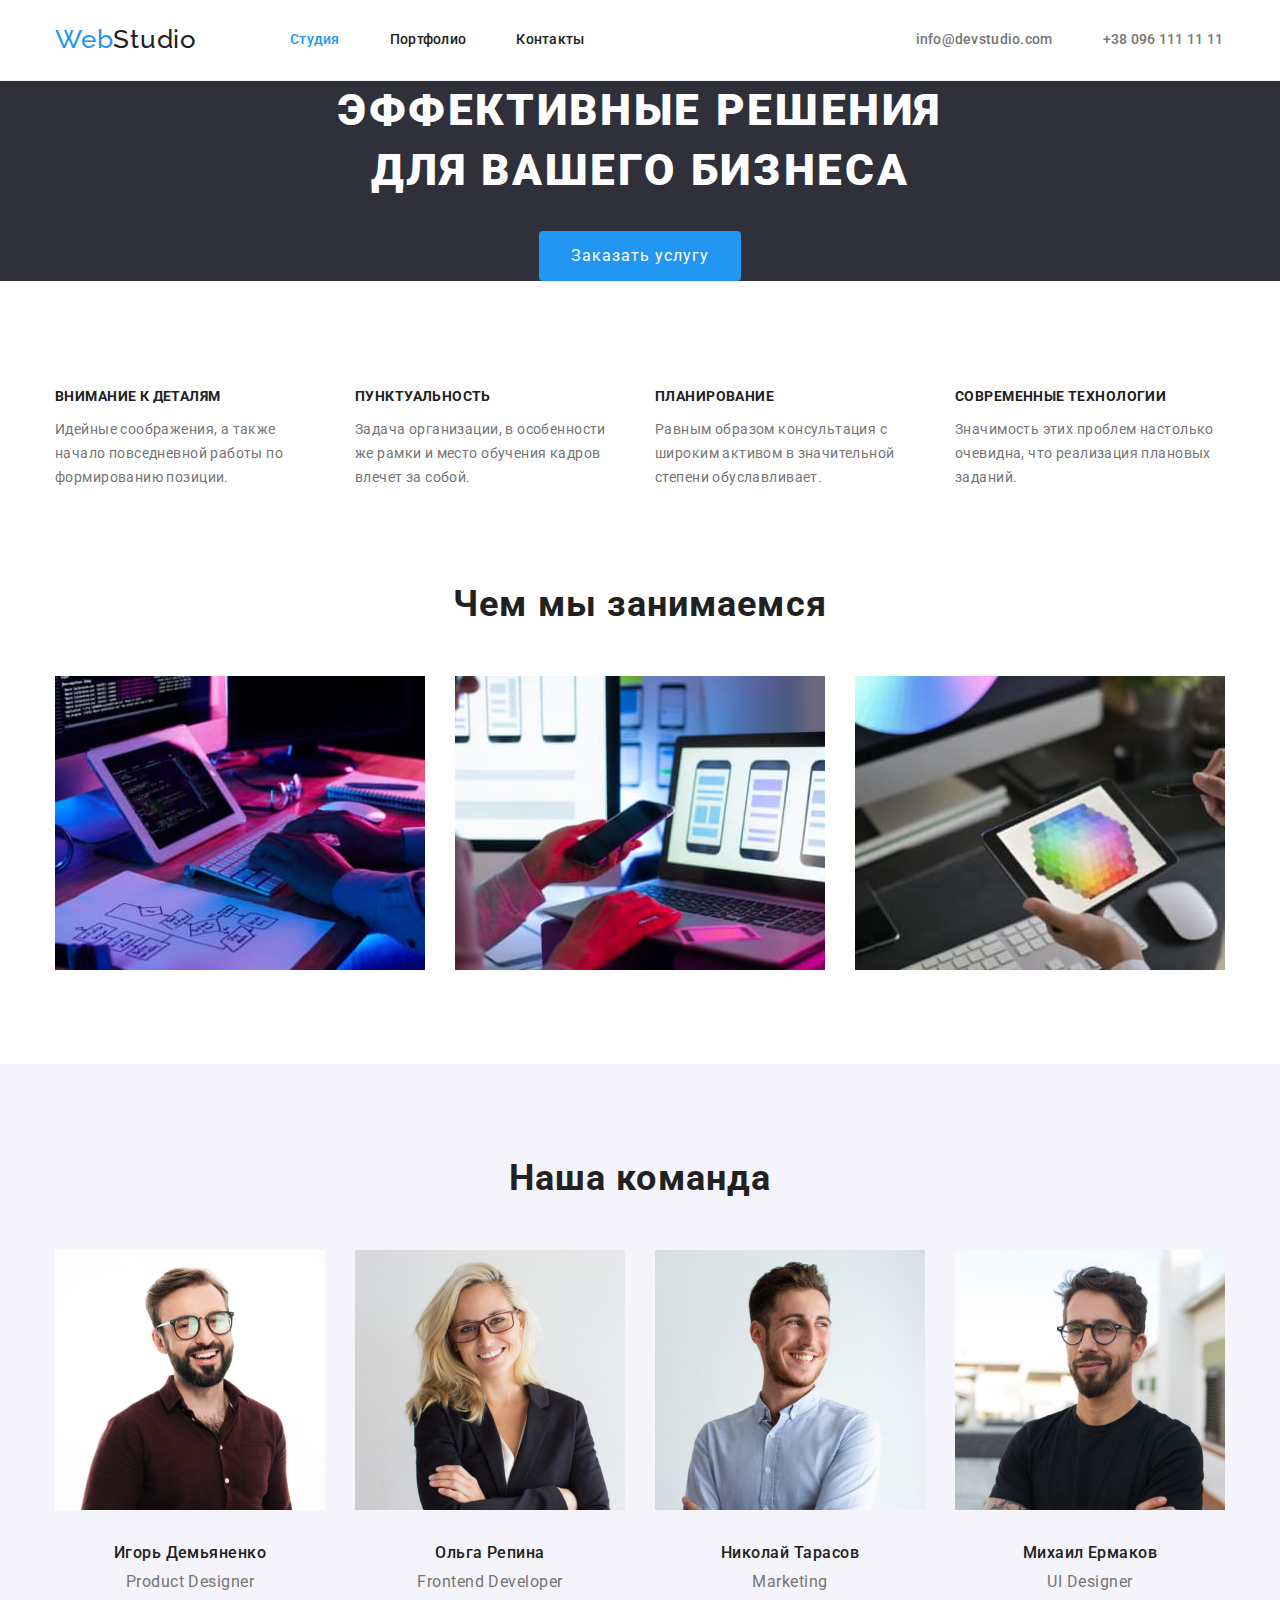
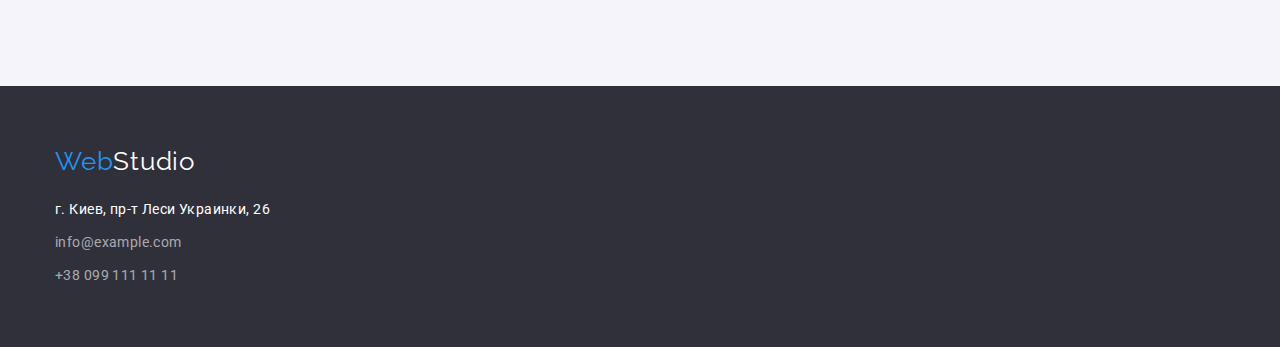
==== index.html @ 0384c71c "Add block model and flex boxes" ====
<!DOCTYPE html>
<html lang="ru">
<head>
    <meta charset="UTF-8"/>
    <meta name="description" content="Коммерческая разработка сайтов под заказ"/>
    <title>Студия по разработке сайтов</title>
    <link rel="preconnect" href="https://fonts.googleapis.com"/>
    <link rel="preconnect" href="https://fonts.gstatic.com" crossorigin/>
    <link href="https://fonts.googleapis.com/css2?family=Raleway:wght@700&family=Roboto:wght@400;500;700;900&display=swap" rel="stylesheet"/>
    <link rel="stylesheet" href="https://cdnjs.cloudflare.com/ajax/libs/modern-normalize/1.0.0/modern-normalize.min.css" />
    <link rel="stylesheet" href="./css/styles.css"/>
</head>
<body>
    <!-- Head -->
    <header class="header-section">
        <div class="container header-container">
        <a class="logo link" lang="en" href="./index.html"><span class="logo-title">Web</span>Studio</a>
        <nav>
            <ul class="header-list list">
                <li class="item">
                    <a class="current-link link" href="/">Студия</a>
                </li>
                <li class="item">
                    <a class="header-link link" href="./portfolio.html">Портфолио</a>
                </li>
                <li class="item">
                    <a class="header-link link" href="/">Контакты</a>
                </li>
            </ul>
        </nav>
        <ul class="header-contact-list list">
            <li class="item">
                <a class="header-contact-link link" lang="en" href="mailto:info@devstudio.com">info@devstudio.com</a>
            </li>
            <li class="item">
                <a class="header-contact-link link" href="tel:+380961111111">+38 096 111 11 11</a>
            </li>
        </ul>
        </div>
    </header>
    <main> 
        <!-- Hero -->
        <section class="section hero-section">
            <div class="work container">
                <h1 class="hero-title">Эффективные решения для вашего бизнеса</h1>
                <button class="hero-button button" type="button">Заказать услугу</button>
            </div>
        </section>
        <!-- Features -->
        <section class="section features">
            <h2 class="visually-hidden">Особенности</h2>
            <ul class="list container features-list">
                <li  class="features-item">
                    <h3 class="features-title">Внимание к деталям</h3>
                    <p class="features-text">
                        Идейные соображения, а также начало повседневной работы по формированию позиции.
                    </p>
                </li>
                <li class="features-item">
                    <h3 class="features-title">Пунктуальность</h3>
                    <p class="features-text">
                        Задача организации, в особенности же рамки и место обучения кадров влечет за собой.
                    </p>
                </li>
                <li class="features-item">
                    <h3 class="features-title">Планирование</h3>
                    <p class="features-text">
                        Равным образом консультация с широким активом в значительной степени обуславливает.
                    </p>
                </li>
                <li class="features-item">
                    <h3 class="features-title">Современные технологии</h3>
                    <p class="features-text">
                        Значимость этих проблем настолько очевидна, что реализация плановых заданий.
                    </p>
                </li>
            </ul>
        </section>
        <!-- Work -->
        <section class="work section">
            <div class="work-container container">
                <h2 class="work-title">Чем мы занимаемся</h2>
                <ul class="work-list list">
                    <li  class="work-list-item">
                        <a href="/">
                            <img class="image" src="img/m1s3p1.jpg" alt="Человек печатает на клавиатуре" width="370"/>
                        </a>
                    </li>
                    <li class="work-list-item">
                        <a href="/">
                            <img class="image" src="img/m1s3p2.jpg" alt="Человек смотрит на экран ноутбука" width="370"/>
                        </a>
                    </li>
                    <li class="work-list-item">
                        <a href="/">
                            <img class="image" src="img/m1s3p3.jpg" alt="Человек риусет на планшете" width="370"/>
                        </a>
                    </li>
                </ul>
            </div>
        </section>
        <!-- Team -->
        <section class="team-section">
            <div class="team-container container">
                <h2 class="team-title">Наша команда</h2>
                <ul class="team-list list">
                    <li  class="team-list-item">
                        <img src="img/m1s4p1.jpg" alt="Игорь Демьяненко" width="270"/>
                        <h3 class="text-name">
                            Игорь Демьяненко 
                        </h3>
                        <p class="text-profession" lang="en">
                            Product Designer
                        </p>
                    </li>
                    <li class="team-list-item">
                        <img src="img/m1s4p2.jpg" alt="Ольга Репина" width="270"/> 
                        <h3 class="text-name">
                            Ольга Репина
                        </h3>
                        <p class="text-profession" lang="en">
                            Frontend Developer
                        </p>
                    </li>
                    <li class="team-list-item">
                        <img src="img/m1s4p3.jpg" alt="Николай Тарасов" width="270"/> 
                        <h3 class="text-name">
                            Николай Тарасов
                        </h3>
                        <p class="text-profession" lang="en">
                            Marketing
                        </p>
                    </li>
                    <li class="team-list-item">
                        <img src="img/m1s4p4.jpg" alt="Михаил Ермаков" width="270"/> 
                        <h3 class="text-name">
                            Михаил Ермаков
                        </h3>
                        <p class="text-profession" lang="en">
                            UI Designer
                        </p>
                    </li>
                </ul>
            </div>
        </section>
    </main>
    <!-- Footer -->
    <footer class="footer-section">
        <div class="footer-container container">
            <a class="link-logo" lang="en" href="./index.html"><span class="logo-title">Web</span>Studio</a>
            <address>
                <ul class="footer-list list">
                    <li class="item">
                        <a class="link adress-link" href="https://goo.gl/maps/s9QWNsardA6QoMJf8" target="_blank"
                            rel="noopener noreferrer">г. Киев, пр-т Леси Украинки, 26</a>
                    </li>
                    <li class="item">
                        <a class="footer-contact-link link" href="mailto:info@example.com">info@example.com</a>
                    </li>
                    <li class="item">
                        <a class="footer-contact-link link" href="tel:+380991111111">+38 099 111 11 11</a>
                    </li>
                </ul>
            </address>
        </div>
    </footer>
</body>
</html>
---- css/styles.css ----
/* Палитра*/
/* Акцент + Web logo #2196F3 */
/* Nav+Title #212121 */
/* Text+tel+mail #757575 */
/****************************index.html ***************************************/
/****************************Utilities****************************************/
:root {
  --accent-color: #2196f3;
  --primary-text-color: #212121;
  --secondary-text-color: #757575;
  --primary-background: #ffffff;
  --secondary-background: #2f303a;
  --logo-font-family: Raleway, sans-serif;
  --hero-footer-color: #ffffff;
}
body {
  background-color: var(--primary-background);
  color: #212121;

  font-family: Roboto, sans-serif;
  letter-spacing: 0.03em;
}
.link {
  text-decoration: none;
  color: var(--primary-text-color);
}
.list {
  list-style: none;
}
.container {
  margin-left: auto;
  margin-right: auto;
  width: 1200px;
  /* outline: 2px solid tomato; */
  padding-left: 15px;
  padding-right: 15px;
}
.section {
  margin-bottom: 94px;
}
.visually-hidden {
  position: absolute;
  white-space: nowrap;
  width: 1px;
  height: 1px;
  overflow: hidden;
  border: 0;
  padding: 0;
  clip: rect(0 0 0 0);
  clip-path: inset(50%);
  margin: -1px;
}
/******************************* Head ***************************************/
.header-section {
  border-bottom: 1px solid #ececec;

  font-weight: 500;
  font-size: 14px;
  line-height: 1.14;
  letter-spacing: 0.02em;
}
.header-container {
  display: flex;
  align-items: center;
}
.header-list {
  display: flex;
  margin-top: 0;
  margin-bottom: 0;
  margin-left: 93px;
  margin-right: 331px;
  padding-left: 0;
}
.header-list .link,
.header-contact-list .link {
  display: block;
  padding-top: 32px;
  padding-bottom: 32px;
}
.header-list .item + .item {
  margin-left: 50px;
}
.header-contact-list .item + .item {
  margin-left: 50px;
}
.header-contact-list {
  display: flex;
  padding-left: 0;
  margin-bottom: 0;
  margin-top: 0;
}
.logo {
  color: var(--primary-text-color);

  font-family: var(--logo-font-family);
  font-size: 26px;
  line-height: 1.2;
  letter-spacing: 0.03em;
}
.logo-title,
.current-link {
  color: var(--accent-color);
}
.header-contact-link {
  color: var(--secondary-text-color);
}
.header-list .link:hover,
.header-list .link:focus,
.header-contact-list .link:hover,
.header-contact-list .link:focus {
  color: var(--accent-color);
}
/***************************** Hero *****************************************/
.hero-section {
  text-align: center;

  background-color: var(--secondary-background);
}
.hero-title {
  margin-top: 0;
  margin-right: auto;
  margin-bottom: 30px;
  margin-left: auto;
  width: 696px;

  color: var(--hero-footer-color);

  font-weight: 900;
  font-size: 44px;
  line-height: 1.36;
  text-align: center;
  letter-spacing: 0.06em;
  text-transform: uppercase;
}
.button {
  border: 0;
  cursor: pointer;
  border-radius: 4px;

  font-family: inherit;
}
.hero-button {
  padding: 10px 32px;

  background-color: var(--accent-color);
  color: var(--hero-footer-color);

  font-size: 16px;
  line-height: 1.87;
  letter-spacing: 0.06em;
}
/*************************** Features ****************************************/
.features-list {
  display: flex;
  justify-content: space-between;
  margin-top: 0;
}
.features-item {
  width: 270px;
}
.features-text {
  margin-bottom: 0;

  color: var(--secondary-text-color);
  font-size: 14px;
  line-height: 1.71;
  letter-spacing: 0.03em;
}
.features-title {
  font-size: 14px;
  line-height: 1.14;
  letter-spacing: 0.03em;
  text-transform: uppercase;
}
/**************************** Work *******************************************/
.work-container {
  text-align: center;
  margin-top: 0;
}
.work-list {
  display: flex;
  justify-content: space-between;
  margin-top: 0;
  margin-bottom: 0;
  padding-left: 0;
  padding-right: 0;
}
.work-title,
.team-title {
  margin-top: 0;
  margin-bottom: 50px;

  font-size: 36px;
  line-height: 1.16;
  letter-spacing: 0.03em;
}
.work-list-item .image {
  display: block;
}
/**************************** Team *******************************************/
.team-section {
  background-color: #f5f4fa;
}
.team-container {
  text-align: center;
}
.team-list {
  display: flex;
  justify-content: space-between;
  padding-left: 0;
  padding-bottom: 94px;
  margin-bottom: 0;
  margin-top: 0;
}
.team-title {
  padding-top: 94px;
}
.text-profession {
  color: var(--secondary-text-color);
}
.text-name,
.text-profession {
  font-size: 16px;
  line-height: 1.18;
  letter-spacing: 0.03em;
}
.text-name {
  margin-top: 30px;
  margin-bottom: 10px;

  font-weight: 500;
}
.text-profession {
  margin-top: 0;
  margin-bottom: 0;

  font-weight: normal;
}
/**************************** Footer ******************************************/
.footer-section {
  background-color: var(--secondary-background);
  color: var(--hero-footer-color);
}
.footer-list {
  padding-left: 0;
  padding-bottom: 60px;
  margin-top: 0;
  margin-bottom: 0;
}
.link-logo {
  display: block;
  padding-top: 60px;
  margin-bottom: 20px;

  text-decoration: none;
  color: var(--hero-footer-color);

  font-family: var(--logo-font-family);
  font-size: 26px;
  line-height: 1.2;
  letter-spacing: 0.03em;
}
.adress-link {
  color: var(--hero-footer-color);
}
.adress-link:hover,
.footer-contact-link:hover,
.adress-link:focus,
.footer-contact-link:focus {
  color: var(--accent-color);
}
.footer-list .link {
  display: block;

  font-style: normal;
  font-weight: normal;
  font-size: 14px;
  line-height: 24px;
  letter-spacing: 0.03em;
}
.footer-list .item + .item {
  margin-top: 9px;
}
.footer-contact-link {
  color: rgb(255, 255, 255, 0.6);
}
/* **************************portfolio.html********************************** */
.main-section-portfolio {
  color: var(--primary-text-color);
}
/***************************Portfolio buttons **********************************/
.button-list {
  display: flex;
  justify-content: center;
  margin-top: 94px;
  margin-bottom: 50px;
  padding-left: 0;
}
.portfolio.button {
  padding: 6px 22px;
  border-radius: 4px;

  background-color: #f5f4fa;

  font-weight: 500;
  font-size: 16px;
  line-height: 1.62;
  text-align: center;
  letter-spacing: 0.03em;
}
.button-list .item + .item {
  margin-left: 8px;
}
.portfolio.button:hover,
.portfolio.button:focus {
  background-color: var(--accent-color);
  color: #ffffff;
}
/*****************************Work examples *************************************/
.work-examples-container {
  display: flex;
  flex-wrap: wrap;
  padding-left: 0;
  margin: -15px;
  /* margin-top: 0;
  margin-bottom: 0; */
}
.work-examples-item {
  margin: 15px;
}
/* .work-examples-item {
  width: 370px;
  margin-right: 30px;
  margin-bottom: 30px;
}
.work-examples-item:nth-child(3n) {
  margin-right: 0;
}
.work-examples-item:nth-last-child(-n + 3) {
  margin-bottom: 0;
} */
.work-examples-text-box {
  border: 1px solid #eeeeee;
  border-top: inherit;
}
.work-image {
  display: block;
}
.project-title {
  padding-top: 20px;
  margin-top: 0;
  margin-left: 24px;
  margin-bottom: 4px;

  font-size: 18px;
  line-height: 2;
  letter-spacing: 0.06em;
}
.project-type {
  margin-left: 24px;
  margin-bottom: 20px;
  color: var(--secondary-text-color);

  font-size: 16px;
  line-height: 1.87;
  letter-spacing: 0.03em;
}
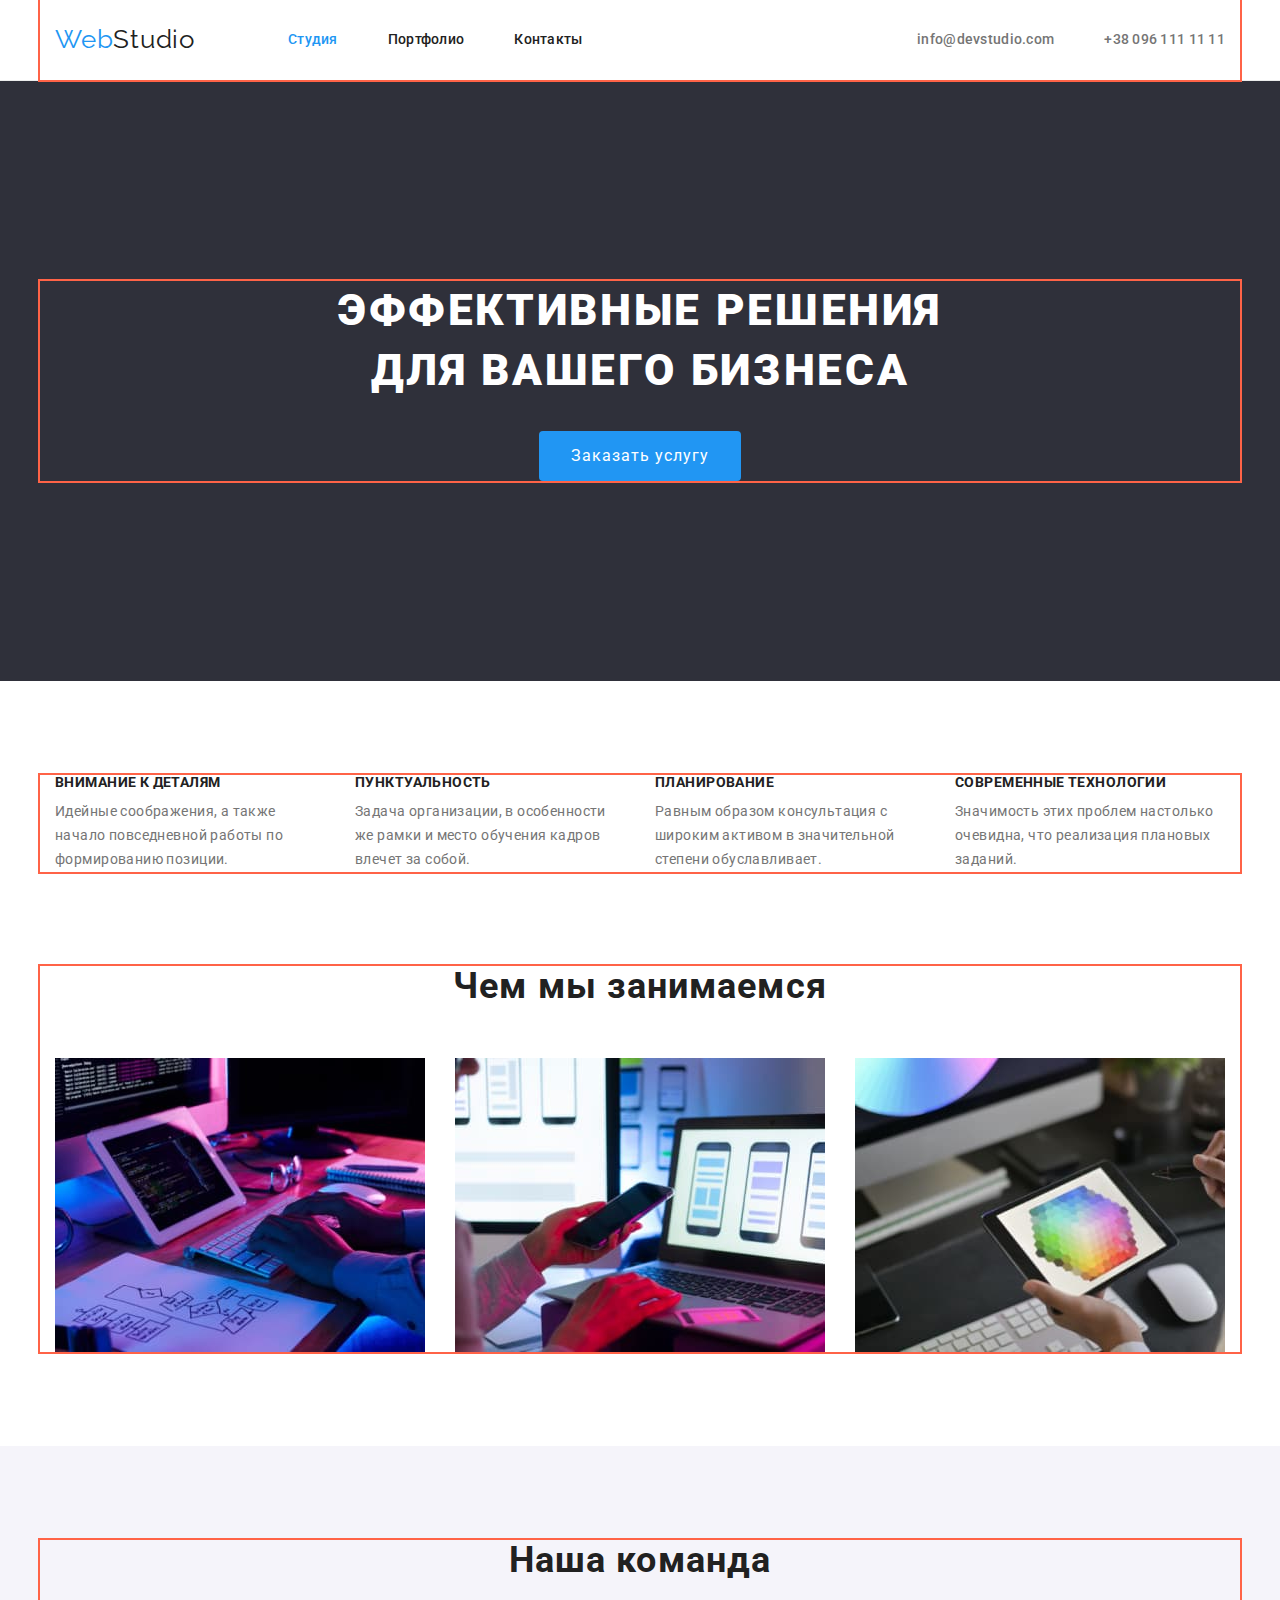
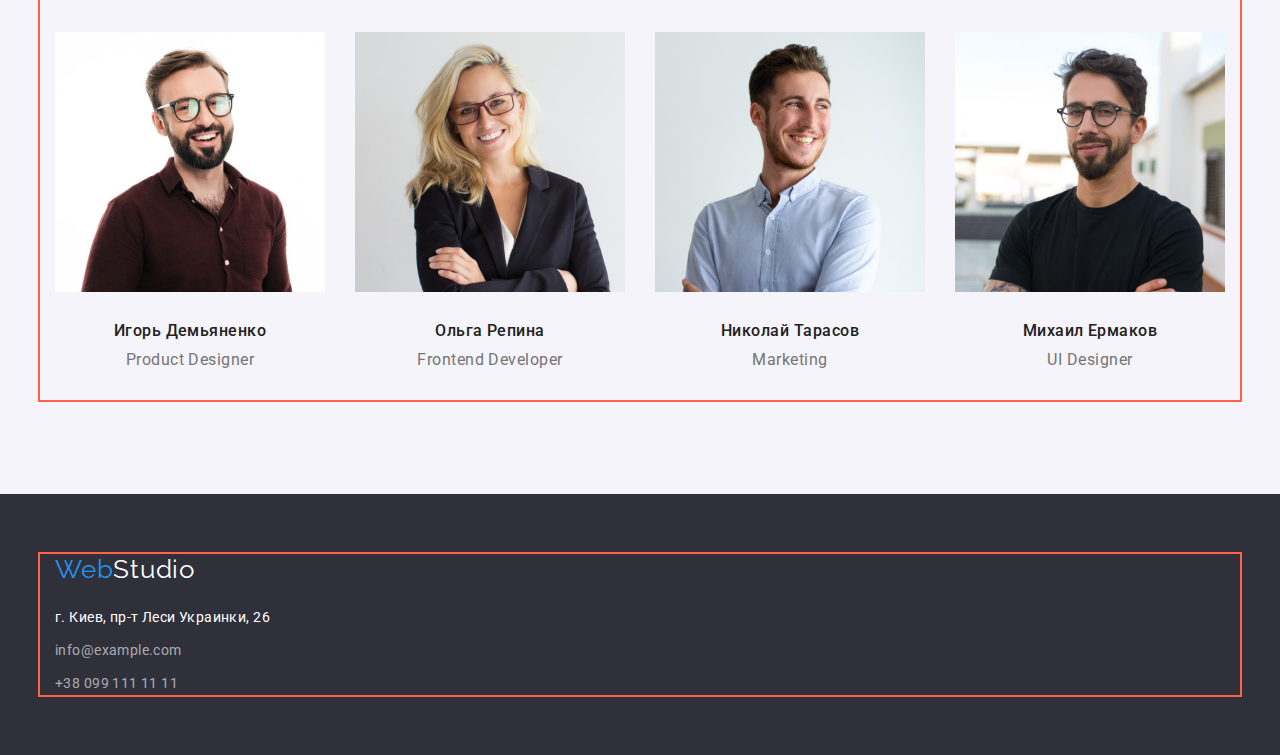
==== commit 49b54be1: "Margin and padding errors correction" ====
--- a/index.html
+++ b/index.html
@@ -11,14 +11,14 @@
     <link rel="stylesheet" href="./css/styles.css"/>
 </head>
 <body>
-    <!-- Head -->
+    <!-- Header -->
     <header class="header-section">
         <div class="container header-container">
         <a class="logo link" lang="en" href="./index.html"><span class="logo-title">Web</span>Studio</a>
         <nav>
-            <ul class="header-list list">
+            <ul class="header-list">
                 <li class="item">
-                    <a class="current-link link" href="/">Студия</a>
+                    <a class="current-link link" href="./index.html">Студия</a>
                 </li>
                 <li class="item">
                     <a class="header-link link" href="./portfolio.html">Портфолио</a>
@@ -28,7 +28,7 @@
                 </li>
             </ul>
         </nav>
-        <ul class="header-contact-list list">
+        <ul class="header-contact-list">
             <li class="item">
                 <a class="header-contact-link link" lang="en" href="mailto:info@devstudio.com">info@devstudio.com</a>
             </li>
@@ -40,105 +40,117 @@
     </header>
     <main> 
         <!-- Hero -->
-        <section class="section hero-section">
-            <div class="work container">
+        <section class="hero-section">
+            <div class="container">
                 <h1 class="hero-title">Эффективные решения для вашего бизнеса</h1>
                 <button class="hero-button button" type="button">Заказать услугу</button>
             </div>
         </section>
         <!-- Features -->
-        <section class="section features">
-            <h2 class="visually-hidden">Особенности</h2>
-            <ul class="list container features-list">
-                <li  class="features-item">
-                    <h3 class="features-title">Внимание к деталям</h3>
-                    <p class="features-text">
-                        Идейные соображения, а также начало повседневной работы по формированию позиции.
-                    </p>
-                </li>
-                <li class="features-item">
-                    <h3 class="features-title">Пунктуальность</h3>
-                    <p class="features-text">
-                        Задача организации, в особенности же рамки и место обучения кадров влечет за собой.
-                    </p>
-                </li>
-                <li class="features-item">
-                    <h3 class="features-title">Планирование</h3>
-                    <p class="features-text">
-                        Равным образом консультация с широким активом в значительной степени обуславливает.
-                    </p>
-                </li>
-                <li class="features-item">
-                    <h3 class="features-title">Современные технологии</h3>
-                    <p class="features-text">
-                        Значимость этих проблем настолько очевидна, что реализация плановых заданий.
-                    </p>
-                </li>
-            </ul>
+        <section class="section">
+            <div>
+                <h2 class="visually-hidden">Особенности</h2>
+            </div>
+            <div class="container">
+                <ul class="features-list">
+                    <li  class="features-item">
+                        <h3 class="features-title">Внимание к деталям</h3>
+                        <p class="features-text">
+                            Идейные соображения, а также начало повседневной работы по формированию позиции.
+                        </p>
+                    </li>
+                    <li class="features-item">
+                        <h3 class="features-title">Пунктуальность</h3>
+                        <p class="features-text">
+                            Задача организации, в особенности же рамки и место обучения кадров влечет за собой.
+                        </p>
+                    </li>
+                    <li class="features-item">
+                        <h3 class="features-title">Планирование</h3>
+                        <p class="features-text">
+                            Равным образом консультация с широким активом в значительной степени обуславливает.
+                        </p>
+                    </li>
+                    <li class="features-item">
+                        <h3 class="features-title">Современные технологии</h3>
+                        <p class="features-text">
+                            Значимость этих проблем настолько очевидна, что реализация плановых заданий.
+                        </p>
+                    </li>
+                </ul>
+            </div>
         </section>
         <!-- Work -->
         <section class="work section">
-            <div class="work-container container">
+            <div class="container">
                 <h2 class="work-title">Чем мы занимаемся</h2>
-                <ul class="work-list list">
+                <ul class="work-list">
                     <li  class="work-list-item">
                         <a href="/">
-                            <img class="image" src="img/m1s3p1.jpg" alt="Человек печатает на клавиатуре" width="370"/>
+                            <img src="img/m1s3p1.jpg" alt="Человек печатает на клавиатуре" width="370"/>
                         </a>
                     </li>
                     <li class="work-list-item">
                         <a href="/">
-                            <img class="image" src="img/m1s3p2.jpg" alt="Человек смотрит на экран ноутбука" width="370"/>
+                            <img src="img/m1s3p2.jpg" alt="Человек смотрит на экран ноутбука" width="370"/>
                         </a>
                     </li>
                     <li class="work-list-item">
                         <a href="/">
-                            <img class="image" src="img/m1s3p3.jpg" alt="Человек риусет на планшете" width="370"/>
+                            <img src="img/m1s3p3.jpg" alt="Человек риусет на планшете" width="370"/>
                         </a>
                     </li>
                 </ul>
             </div>
         </section>
         <!-- Team -->
-        <section class="team-section">
-            <div class="team-container container">
+        <section class="section team-section">
+            <div class="container">
                 <h2 class="team-title">Наша команда</h2>
-                <ul class="team-list list">
+                <ul class="team-list">
                     <li  class="team-list-item">
                         <img src="img/m1s4p1.jpg" alt="Игорь Демьяненко" width="270"/>
-                        <h3 class="text-name">
-                            Игорь Демьяненко 
-                        </h3>
-                        <p class="text-profession" lang="en">
-                            Product Designer
-                        </p>
+                        <div class="team-text-block">
+                            <h3 class="text-name">
+                                Игорь Демьяненко 
+                            </h3>
+                            <p class="text-profession" lang="en">
+                                Product Designer
+                            </p>
+                        </div>
                     </li>
                     <li class="team-list-item">
                         <img src="img/m1s4p2.jpg" alt="Ольга Репина" width="270"/> 
-                        <h3 class="text-name">
-                            Ольга Репина
-                        </h3>
-                        <p class="text-profession" lang="en">
-                            Frontend Developer
-                        </p>
+                        <div class="team-text-block">
+                            <h3 class="text-name">
+                                Ольга Репина
+                            </h3>
+                            <p class="text-profession" lang="en">
+                                Frontend Developer
+                            </p>
+                        </div>
                     </li>
                     <li class="team-list-item">
                         <img src="img/m1s4p3.jpg" alt="Николай Тарасов" width="270"/> 
-                        <h3 class="text-name">
-                            Николай Тарасов
-                        </h3>
-                        <p class="text-profession" lang="en">
-                            Marketing
-                        </p>
+                        <div class="team-text-block">
+                            <h3 class="text-name">
+                                Николай Тарасов
+                            </h3>
+                            <p class="text-profession" lang="en">
+                                Marketing
+                            </p>
+                        </div>
                     </li>
                     <li class="team-list-item">
                         <img src="img/m1s4p4.jpg" alt="Михаил Ермаков" width="270"/> 
-                        <h3 class="text-name">
-                            Михаил Ермаков
-                        </h3>
-                        <p class="text-profession" lang="en">
-                            UI Designer
-                        </p>
+                        <div class="team-text-block">
+                            <h3 class="text-name">
+                                Михаил Ермаков
+                            </h3>
+                            <p class="text-profession" lang="en">
+                                UI Designer
+                            </p>
+                        </div>
                     </li>
                 </ul>
             </div>
@@ -149,7 +161,7 @@
         <div class="footer-container container">
             <a class="link-logo" lang="en" href="./index.html"><span class="logo-title">Web</span>Studio</a>
             <address>
-                <ul class="footer-list list">
+                <ul class="footer-list">
                     <li class="item">
                         <a class="link adress-link" href="https://goo.gl/maps/s9QWNsardA6QoMJf8" target="_blank"
                             rel="noopener noreferrer">г. Киев, пр-т Леси Украинки, 26</a>
--- a/css/styles.css
+++ b/css/styles.css
@@ -24,19 +24,32 @@
   text-decoration: none;
   color: var(--primary-text-color);
 }
-.list {
+ul {
   list-style: none;
+  margin: 0;
+  padding: 0;
+}
+h1,
+h2,
+h3,
+p {
+  margin: 0;
+}
+img {
+  display: block;
+  max-width: 100%;
+  height: auto;
 }
 .container {
   margin-left: auto;
   margin-right: auto;
   width: 1200px;
-  /* outline: 2px solid tomato; */
+  outline: 2px solid tomato;
   padding-left: 15px;
   padding-right: 15px;
 }
 .section {
-  margin-bottom: 94px;
+  padding: 94px 0;
 }
 .visually-hidden {
   position: absolute;
@@ -53,30 +66,28 @@
 /******************************* Head ***************************************/
 .header-section {
   border-bottom: 1px solid #ececec;
-
+}
+.header-container {
+  display: flex;
+  align-items: center;
+}
+.header-list {
+  display: flex;
+}
+.header-list .link,
+.header-contact-list .link {
   font-weight: 500;
   font-size: 14px;
   line-height: 1.14;
   letter-spacing: 0.02em;
-}
-.header-container {
-  display: flex;
-  align-items: center;
-}
-.header-list {
-  display: flex;
-  margin-top: 0;
-  margin-bottom: 0;
-  margin-left: 93px;
-  margin-right: 331px;
-  padding-left: 0;
-}
-.header-list .link,
-.header-contact-list .link {
+
   display: block;
   padding-top: 32px;
   padding-bottom: 32px;
 }
+.current-link {
+  margin-left: 93px;
+}
 .header-list .item + .item {
   margin-left: 50px;
 }
@@ -85,9 +96,7 @@
 }
 .header-contact-list {
   display: flex;
-  padding-left: 0;
-  margin-bottom: 0;
-  margin-top: 0;
+  margin-left: auto;
 }
 .logo {
   color: var(--primary-text-color);
@@ -112,6 +121,8 @@
 }
 /***************************** Hero *****************************************/
 .hero-section {
+  padding-top: 200px;
+  padding: 200px 0;
   text-align: center;
 
   background-color: var(--secondary-background);
@@ -167,53 +178,46 @@
   letter-spacing: 0.03em;
 }
 .features-title {
+  margin-bottom: 10px;
+
   font-size: 14px;
   line-height: 1.14;
   letter-spacing: 0.03em;
   text-transform: uppercase;
 }
 /**************************** Work *******************************************/
-.work-container {
-  text-align: center;
-  margin-top: 0;
+.work {
+  padding-top: 0;
 }
 .work-list {
   display: flex;
   justify-content: space-between;
-  margin-top: 0;
-  margin-bottom: 0;
-  padding-left: 0;
-  padding-right: 0;
+}
+.work-title {
+  text-align: center;
 }
 .work-title,
 .team-title {
-  margin-top: 0;
   margin-bottom: 50px;
 
   font-size: 36px;
   line-height: 1.16;
   letter-spacing: 0.03em;
-}
-.work-list-item .image {
-  display: block;
 }
 /**************************** Team *******************************************/
 .team-section {
   background-color: #f5f4fa;
 }
-.team-container {
-  text-align: center;
-}
 .team-list {
   display: flex;
   justify-content: space-between;
-  padding-left: 0;
-  padding-bottom: 94px;
-  margin-bottom: 0;
-  margin-top: 0;
 }
 .team-title {
-  padding-top: 94px;
+  text-align: center;
+}
+.team-text-block {
+  padding: 30px 0;
+  text-align: center;
 }
 .text-profession {
   color: var(--secondary-text-color);
@@ -225,7 +229,6 @@
   letter-spacing: 0.03em;
 }
 .text-name {
-  margin-top: 30px;
   margin-bottom: 10px;
 
   font-weight: 500;
@@ -238,18 +241,12 @@
 }
 /**************************** Footer ******************************************/
 .footer-section {
+  padding: 60px 0;
+
   background-color: var(--secondary-background);
-  color: var(--hero-footer-color);
-}
-.footer-list {
-  padding-left: 0;
-  padding-bottom: 60px;
-  margin-top: 0;
-  margin-bottom: 0;
 }
 .link-logo {
   display: block;
-  padding-top: 60px;
   margin-bottom: 20px;
 
   text-decoration: none;
@@ -292,9 +289,7 @@
 .button-list {
   display: flex;
   justify-content: center;
-  margin-top: 94px;
   margin-bottom: 50px;
-  padding-left: 0;
 }
 .portfolio.button {
   padding: 6px 22px;
@@ -317,10 +312,9 @@
   color: #ffffff;
 }
 /*****************************Work examples *************************************/
-.work-examples-container {
+.work-examples-list {
   display: flex;
   flex-wrap: wrap;
-  padding-left: 0;
   margin: -15px;
   /* margin-top: 0;
   margin-bottom: 0; */
@@ -340,16 +334,12 @@
   margin-bottom: 0;
 } */
 .work-examples-text-box {
+  padding: 20px 24px;
+
   border: 1px solid #eeeeee;
   border-top: inherit;
 }
-.work-image {
-  display: block;
-}
 .project-title {
-  padding-top: 20px;
-  margin-top: 0;
-  margin-left: 24px;
   margin-bottom: 4px;
 
   font-size: 18px;
@@ -357,8 +347,6 @@
   letter-spacing: 0.06em;
 }
 .project-type {
-  margin-left: 24px;
-  margin-bottom: 20px;
   color: var(--secondary-text-color);
 
   font-size: 16px;
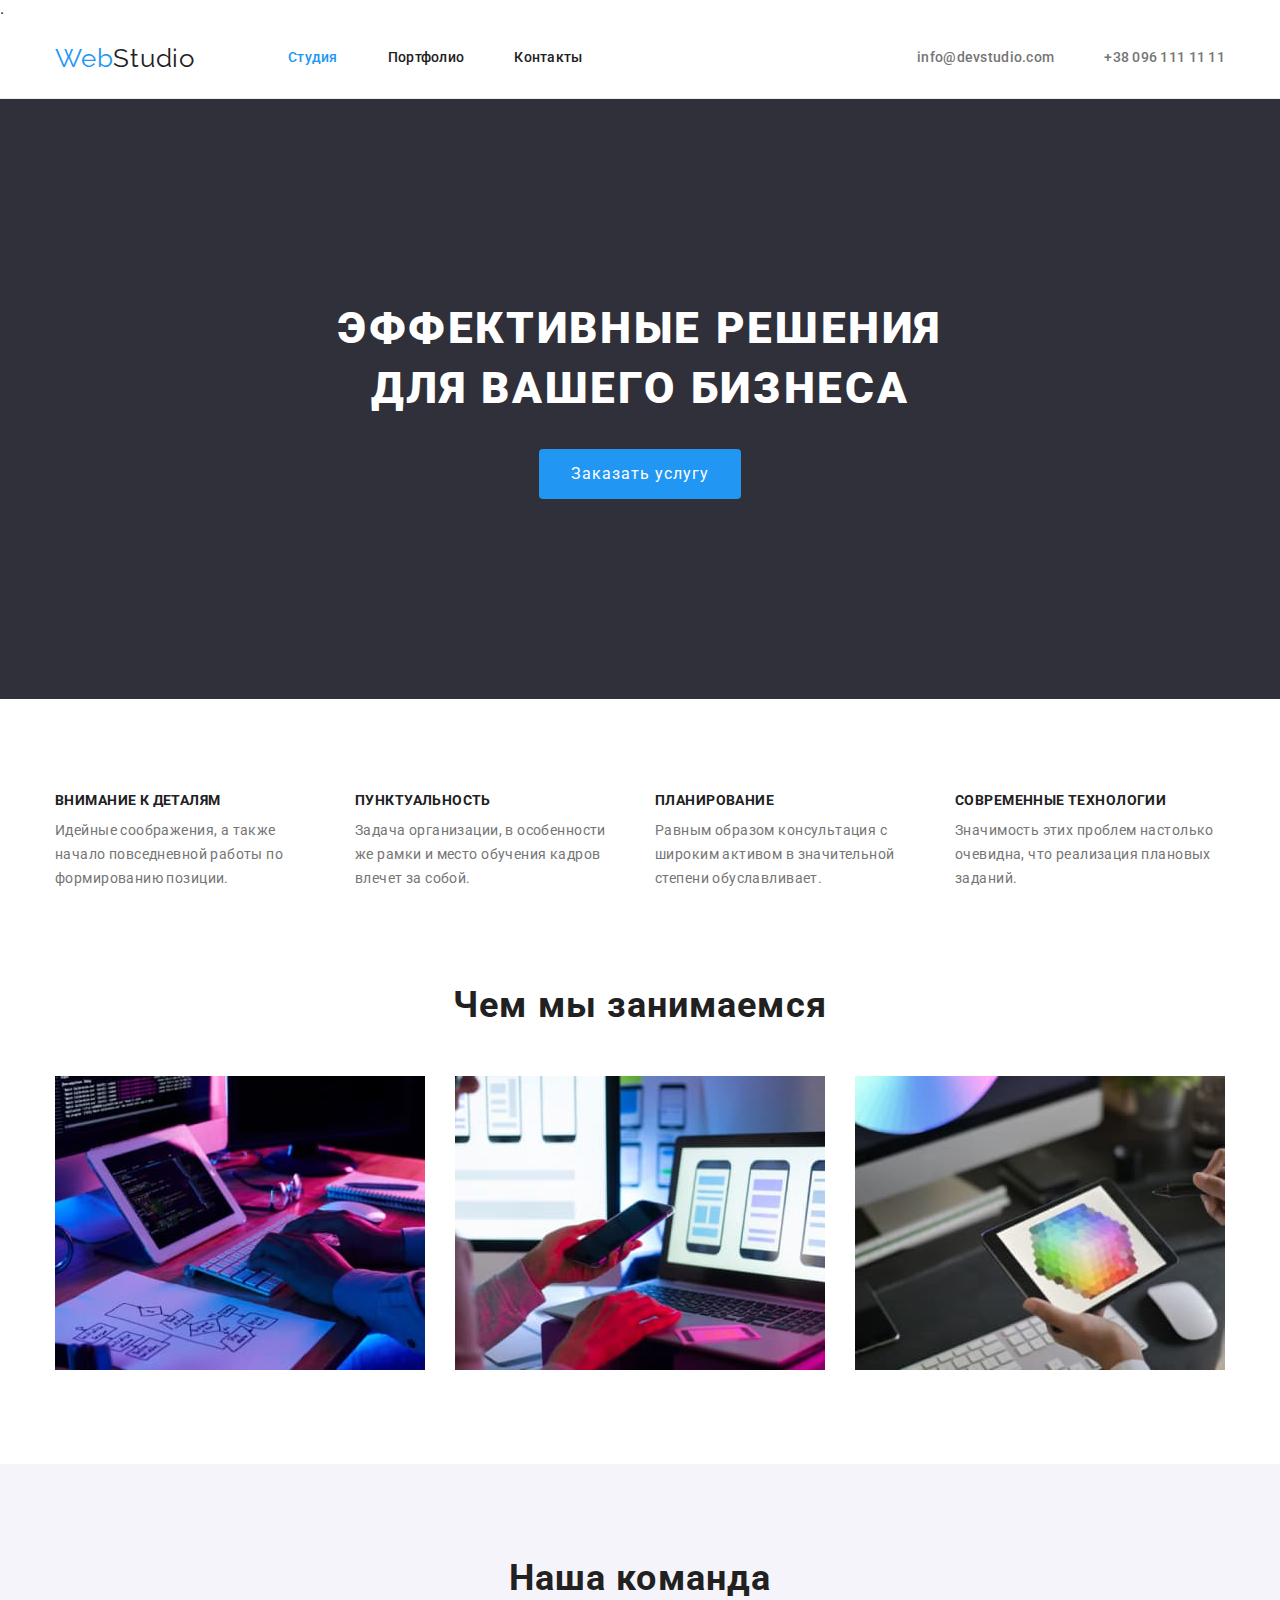
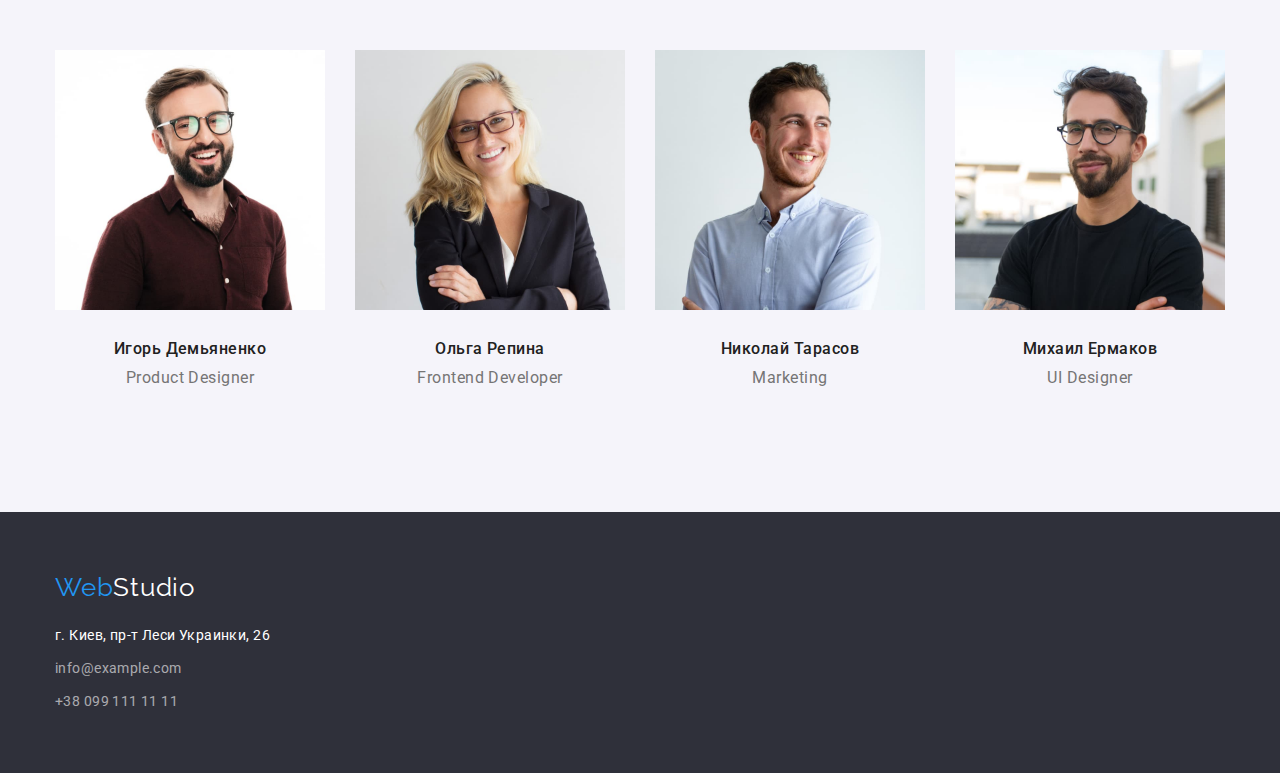
==== commit bd13246d: "Optimize classes" ====
--- a/index.html
+++ b/index.html
@@ -3,6 +3,7 @@
 <head>
     <meta charset="UTF-8"/>
     <meta name="description" content="Коммерческая разработка сайтов под заказ"/>
+    <meta name="viewport" content="width=device-width, initial-scale=1.0">.
     <title>Студия по разработке сайтов</title>
     <link rel="preconnect" href="https://fonts.googleapis.com"/>
     <link rel="preconnect" href="https://fonts.gstatic.com" crossorigin/>
@@ -14,26 +15,26 @@
     <!-- Header -->
     <header class="header-section">
         <div class="container header-container">
-        <a class="logo link" lang="en" href="./index.html"><span class="logo-title">Web</span>Studio</a>
+        <a class="header-logo" lang="en" href="./index.html"><span class="logo-title">Web</span>Studio</a>
         <nav>
             <ul class="header-list">
                 <li class="item">
-                    <a class="current-link link" href="./index.html">Студия</a>
+                    <a class="current-link" href="./index.html">Студия</a>
                 </li>
                 <li class="item">
-                    <a class="header-link link" href="./portfolio.html">Портфолио</a>
+                    <a class="header-link" href="./portfolio.html">Портфолио</a>
                 </li>
                 <li class="item">
-                    <a class="header-link link" href="/">Контакты</a>
+                    <a class="header-link" href="/">Контакты</a>
                 </li>
             </ul>
         </nav>
         <ul class="header-contact-list">
             <li class="item">
-                <a class="header-contact-link link" lang="en" href="mailto:info@devstudio.com">info@devstudio.com</a>
+                <a class="header-contact-link" lang="en" href="mailto:info@devstudio.com">info@devstudio.com</a>
             </li>
             <li class="item">
-                <a class="header-contact-link link" href="tel:+380961111111">+38 096 111 11 11</a>
+                <a class="header-contact-link" href="tel:+380961111111">+38 096 111 11 11</a>
             </li>
         </ul>
         </div>
@@ -159,7 +160,7 @@
     <!-- Footer -->
     <footer class="footer-section">
         <div class="footer-container container">
-            <a class="link-logo" lang="en" href="./index.html"><span class="logo-title">Web</span>Studio</a>
+            <a class="footer-logo" lang="en" href="./index.html"><span class="logo-title">Web</span>Studio</a>
             <address>
                 <ul class="footer-list">
                     <li class="item">
--- a/css/styles.css
+++ b/css/styles.css
@@ -20,7 +20,7 @@
   font-family: Roboto, sans-serif;
   letter-spacing: 0.03em;
 }
-.link {
+a {
   text-decoration: none;
   color: var(--primary-text-color);
 }
@@ -44,7 +44,7 @@
   margin-left: auto;
   margin-right: auto;
   width: 1200px;
-  outline: 2px solid tomato;
+  /* outline: 2px solid tomato; */
   padding-left: 15px;
   padding-right: 15px;
 }
@@ -74,8 +74,9 @@
 .header-list {
   display: flex;
 }
-.header-list .link,
-.header-contact-list .link {
+.current-link,
+.header-link,
+.header-contact-link {
   font-weight: 500;
   font-size: 14px;
   line-height: 1.14;
@@ -98,7 +99,7 @@
   display: flex;
   margin-left: auto;
 }
-.logo {
+.header-logo {
   color: var(--primary-text-color);
 
   font-family: var(--logo-font-family);
@@ -113,10 +114,12 @@
 .header-contact-link {
   color: var(--secondary-text-color);
 }
-.header-list .link:hover,
-.header-list .link:focus,
-.header-contact-list .link:hover,
-.header-contact-list .link:focus {
+.curent-link:hover,
+.current-link:focus,
+.header-link:hover,
+.header-link:focus,
+.header-contact-link:hover,
+.header-contact-link:focus {
   color: var(--accent-color);
 }
 /***************************** Hero *****************************************/
@@ -245,7 +248,7 @@
 
   background-color: var(--secondary-background);
 }
-.link-logo {
+.footer-logo {
   display: block;
   margin-bottom: 20px;
 
@@ -353,3 +356,6 @@
   line-height: 1.87;
   letter-spacing: 0.03em;
 }
+.work-examples-link {
+  display: block;
+}
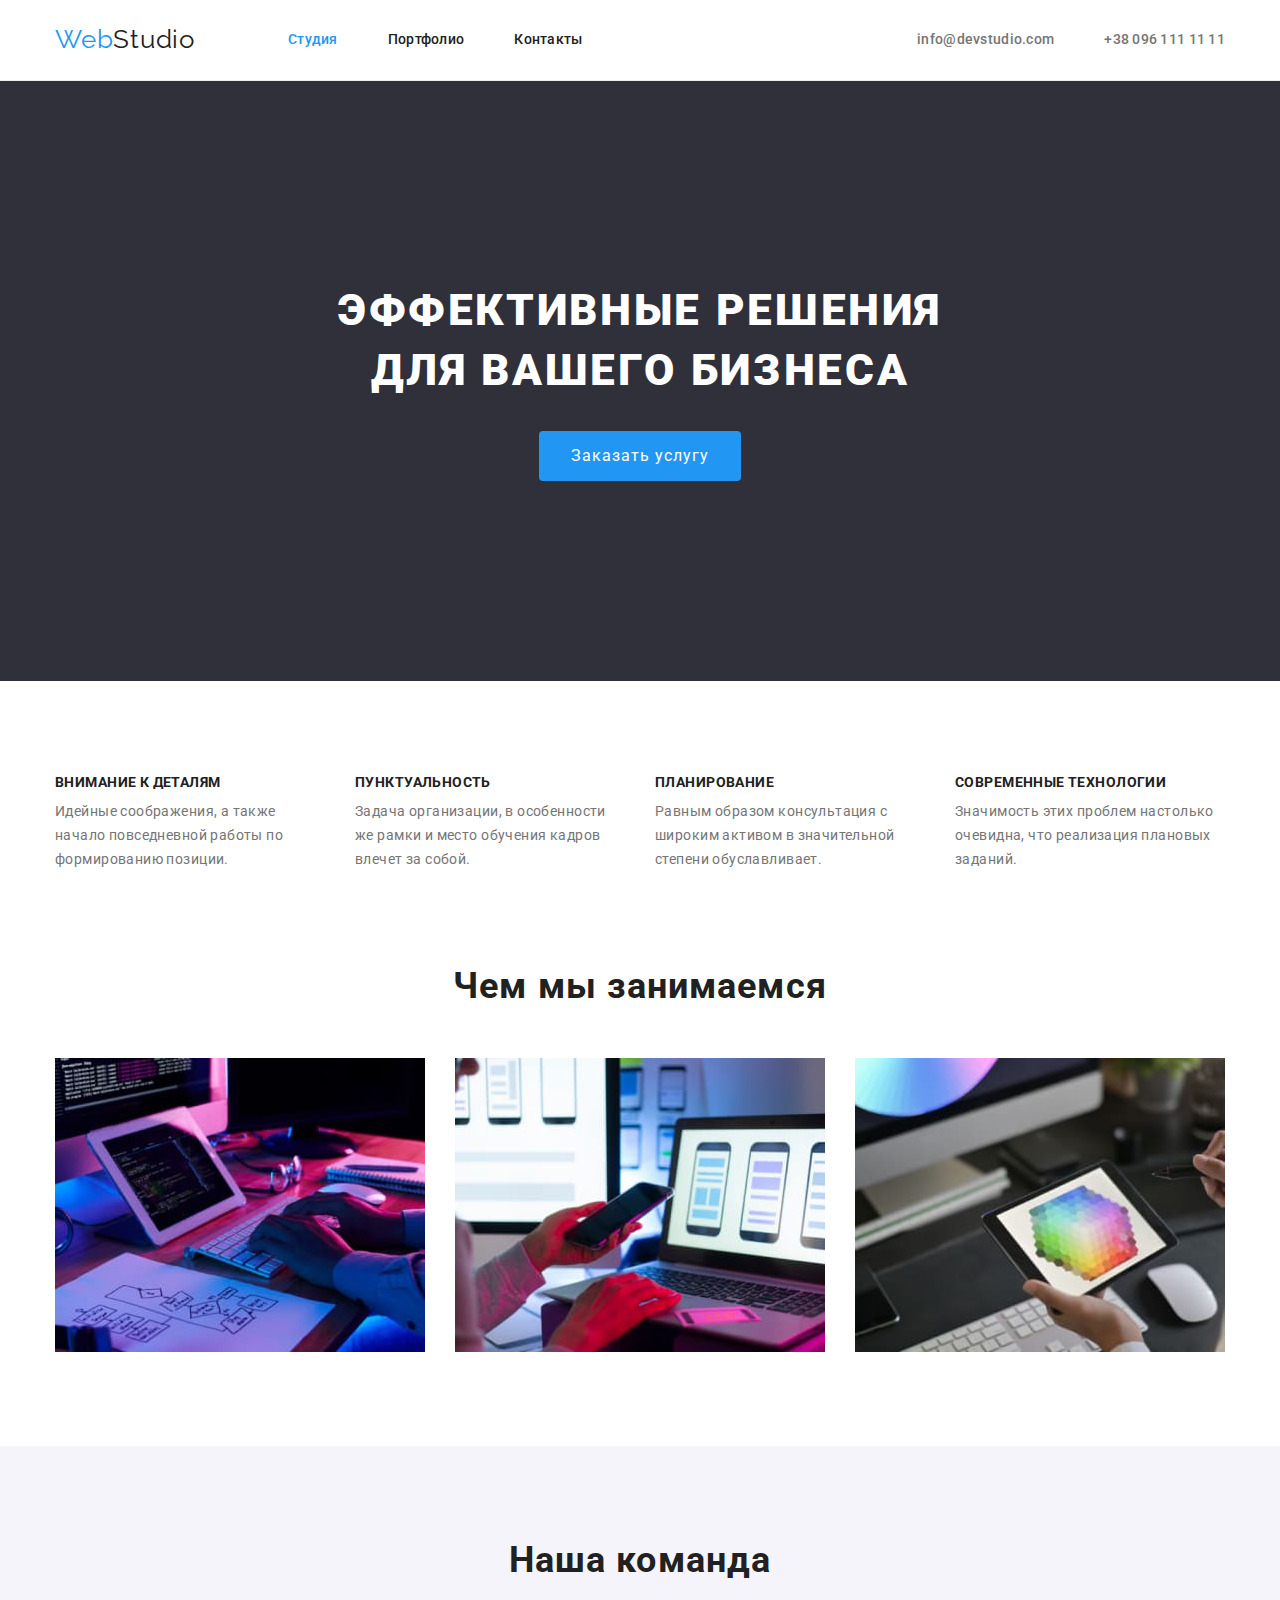
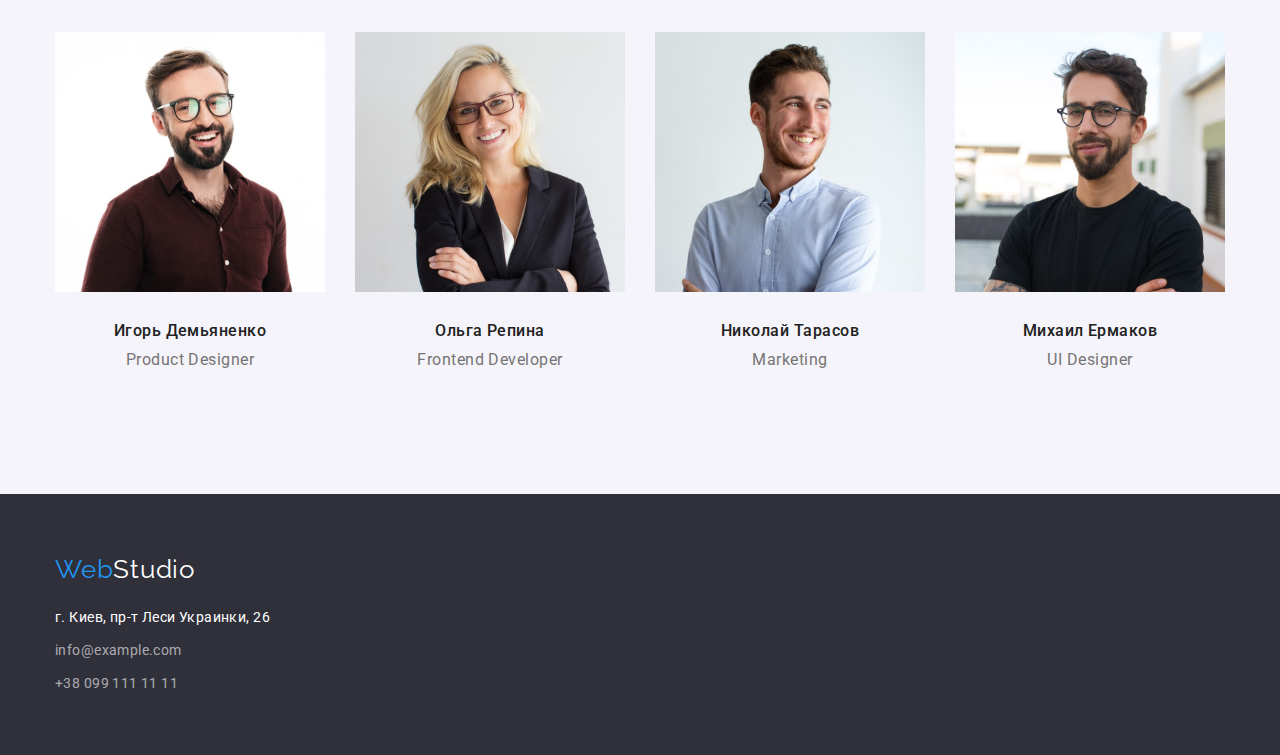
==== commit 6cde43f5: "Fixed mentor's comments" ====
--- a/index.html
+++ b/index.html
@@ -3,7 +3,7 @@
 <head>
     <meta charset="UTF-8"/>
     <meta name="description" content="Коммерческая разработка сайтов под заказ"/>
-    <meta name="viewport" content="width=device-width, initial-scale=1.0">.
+    <meta name="viewport" content="width=device-width, initial-scale=1.0"/>
     <title>Студия по разработке сайтов</title>
     <link rel="preconnect" href="https://fonts.googleapis.com"/>
     <link rel="preconnect" href="https://fonts.gstatic.com" crossorigin/>
@@ -49,10 +49,8 @@
         </section>
         <!-- Features -->
         <section class="section">
-            <div>
+            <div class="container">
                 <h2 class="visually-hidden">Особенности</h2>
-            </div>
-            <div class="container">
                 <ul class="features-list">
                     <li  class="features-item">
                         <h3 class="features-title">Внимание к деталям</h3>
--- a/css/styles.css
+++ b/css/styles.css
@@ -73,6 +73,7 @@
 }
 .header-list {
   display: flex;
+  margin-left: 93px;
 }
 .current-link,
 .header-link,
@@ -86,9 +87,6 @@
   padding-top: 32px;
   padding-bottom: 32px;
 }
-.current-link {
-  margin-left: 93px;
-}
 .header-list .item + .item {
   margin-left: 50px;
 }
